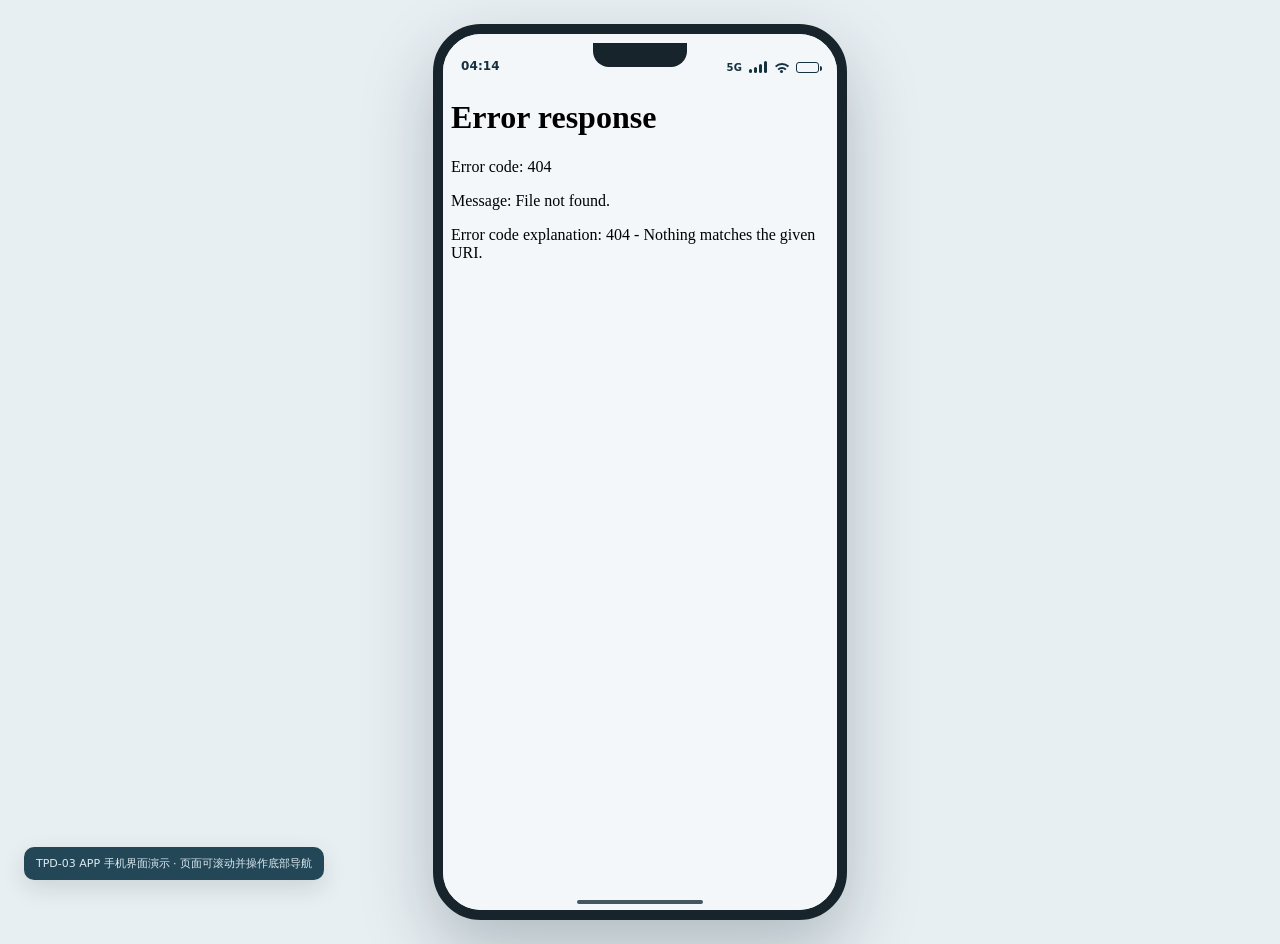
==== index.html @ c6bd7447 "Add GitHub Pages mobile shell" ====
<!DOCTYPE html>
<html lang="zh-CN">
<head>
  <meta charset="UTF-8" />
  <meta name="viewport" content="width=device-width, initial-scale=1, viewport-fit=cover" />
  <meta name="theme-color" content="#f3f7fa" />
  <title>TPD-03 智能剂量管理 - 手机APP演示</title>
  <style>
    *{box-sizing:border-box}
    html,body{margin:0;min-height:100%;font-family:Inter,"PingFang SC","Microsoft YaHei",system-ui,-apple-system,sans-serif;background:#e8eff3;color:#132f3d}
    body{display:grid;place-items:center;padding:24px}
    .demo-stage{width:100%;display:flex;justify-content:center;align-items:center}
    .phone{width:414px;height:896px;border:10px solid #17242b;border-radius:48px;background:#f3f7fa;box-shadow:0 30px 70px rgba(12,35,46,.25);overflow:hidden;position:relative}
    .speaker{position:absolute;z-index:8;top:9px;left:50%;transform:translateX(-50%);width:94px;height:24px;border-radius:0 0 16px 16px;background:#17242b}
    .status-bar{height:44px;padding:8px 18px 5px;display:flex;align-items:flex-end;justify-content:space-between;background:#f3f7fa;color:#16313f;position:relative;z-index:6;font-size:12px;font-weight:800;letter-spacing:.01em}
    .status-left{min-width:68px}.status-right{display:flex;align-items:center;gap:7px}
    .signal{display:flex;align-items:flex-end;gap:2px;height:12px}.signal i{display:block;width:3px;border-radius:2px;background:#16313f}.signal i:nth-child(1){height:4px}.signal i:nth-child(2){height:6px}.signal i:nth-child(3){height:9px}.signal i:nth-child(4){height:12px}
    .wifi{width:15px;height:11px;position:relative;overflow:hidden}.wifi:before,.wifi:after{content:"";position:absolute;left:50%;transform:translateX(-50%);border:2px solid #16313f;border-color:#16313f transparent transparent transparent;border-radius:50%}.wifi:before{width:16px;height:16px;top:1px}.wifi:after{width:9px;height:9px;top:5px}.wifi-dot{width:3px;height:3px;border-radius:50%;background:#16313f;position:absolute;bottom:0;left:6px}
    .battery{width:23px;height:11px;border:1.6px solid #16313f;border-radius:3px;position:relative;padding:1.5px}.battery:after{content:"";position:absolute;right:-3.7px;top:3px;width:2px;height:5px;border-radius:0 2px 2px 0;background:#16313f}.battery-fill{height:100%;width:82%;background:#16313f;border-radius:1px}
    .app-viewport{display:block;width:100%;height:calc(100% - 44px);border:0;background:#f3f7fa}
    .home-indicator{position:absolute;z-index:10;bottom:6px;left:50%;transform:translateX(-50%);width:126px;height:4px;border-radius:999px;background:rgba(20,43,54,.78);pointer-events:none}
    .hint{position:fixed;left:24px;bottom:20px;padding:9px 12px;border-radius:10px;background:rgba(9,48,66,.88);color:#dcebf1;font-size:11px;box-shadow:0 8px 24px rgba(0,0,0,.12)}
    @media(max-width:520px){body{padding:0;background:#f3f7fa;display:block}.phone{width:100vw;height:100dvh;min-height:100vh;border:0;border-radius:0;box-shadow:none}.speaker{display:none}.status-bar{padding-top:max(8px,env(safe-area-inset-top));height:calc(44px + env(safe-area-inset-top))}.app-viewport{height:calc(100% - 44px - env(safe-area-inset-top))}.home-indicator{display:none}.hint{display:none}}
  </style>
</head>
<body>
  <main class="demo-stage">
    <section class="phone" aria-label="TPD-03 手机APP模拟器">
      <div class="speaker" aria-hidden="true"></div>
      <div class="status-bar" aria-label="手机状态栏">
        <div class="status-left" id="phoneTime">18:03</div>
        <div class="status-right">
          <span style="font-size:10px;font-weight:850">5G</span>
          <span class="signal" aria-label="信号强度"><i></i><i></i><i></i><i></i></span>
          <span class="wifi" aria-label="Wi-Fi"><i class="wifi-dot"></i></span>
          <span class="battery" aria-label="电量82%"><i class="battery-fill"></i></span>
        </div>
      </div>
      <iframe class="app-viewport" src="app.html" title="TPD-03 智能剂量管理"></iframe>
      <div class="home-indicator" aria-hidden="true"></div>
    </section>
  </main>
  <div class="hint">TPD-03 APP 手机界面演示 · 页面可滚动并操作底部导航</div>
  <script>
    function updateClock(){
      const d=new Date();
      const hh=String(d.getHours()).padStart(2,'0');
      const mm=String(d.getMinutes()).padStart(2,'0');
      document.getElementById('phoneTime').textContent=`${hh}:${mm}`;
    }
    updateClock(); setInterval(updateClock,30000);
  </script>
</body>
</html>
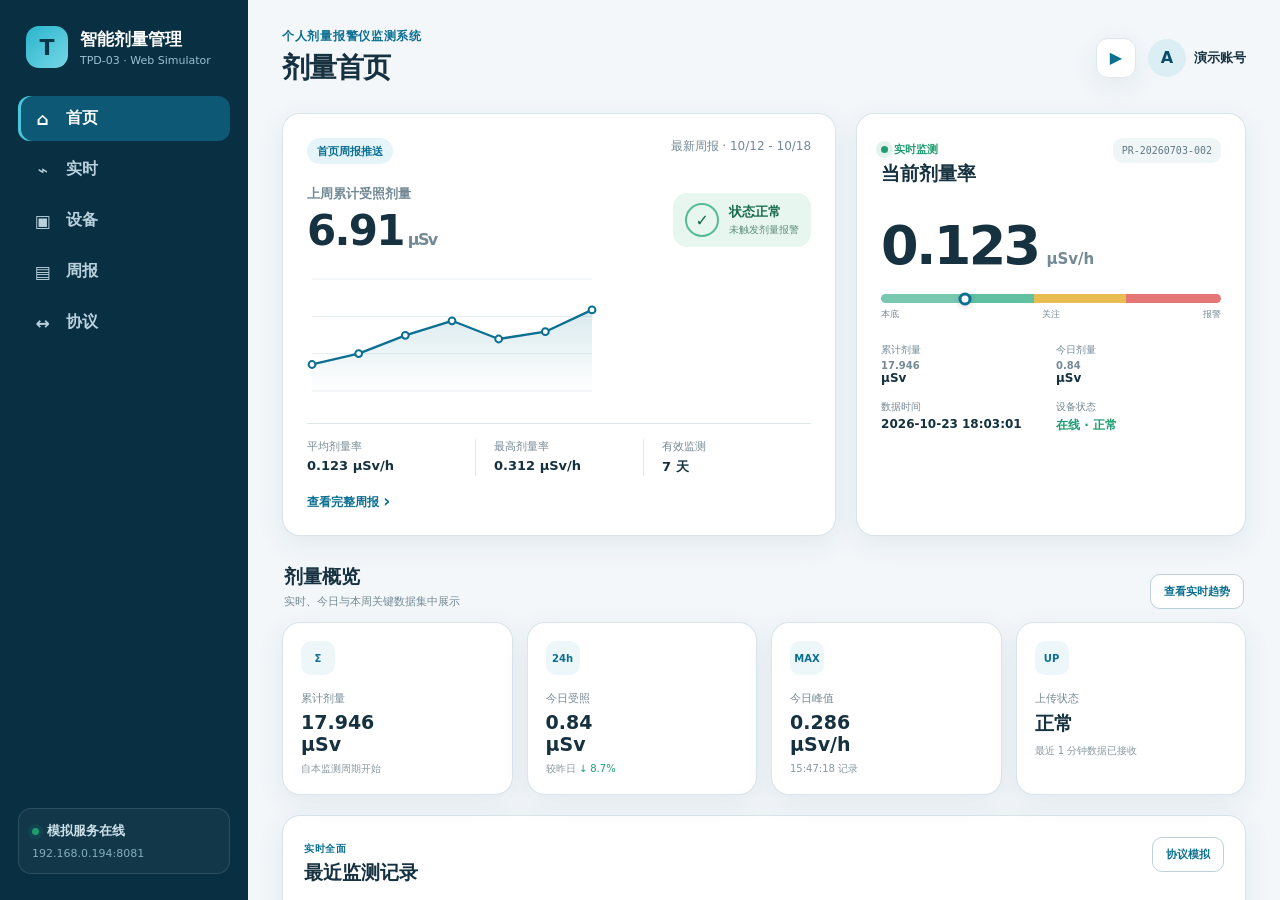
==== commit 38cd42cc: "Remove simulated phone chrome from Pages entry" ====
--- a/index.html
+++ b/index.html
@@ -4,51 +4,31 @@
   <meta charset="UTF-8" />
   <meta name="viewport" content="width=device-width, initial-scale=1, viewport-fit=cover" />
   <meta name="theme-color" content="#f3f7fa" />
-  <title>TPD-03 智能剂量管理 - 手机APP演示</title>
+  <title>TPD-03 智能剂量管理</title>
   <style>
-    *{box-sizing:border-box}
-    html,body{margin:0;min-height:100%;font-family:Inter,"PingFang SC","Microsoft YaHei",system-ui,-apple-system,sans-serif;background:#e8eff3;color:#132f3d}
-    body{display:grid;place-items:center;padding:24px}
-    .demo-stage{width:100%;display:flex;justify-content:center;align-items:center}
-    .phone{width:414px;height:896px;border:10px solid #17242b;border-radius:48px;background:#f3f7fa;box-shadow:0 30px 70px rgba(12,35,46,.25);overflow:hidden;position:relative}
-    .speaker{position:absolute;z-index:8;top:9px;left:50%;transform:translateX(-50%);width:94px;height:24px;border-radius:0 0 16px 16px;background:#17242b}
-    .status-bar{height:44px;padding:8px 18px 5px;display:flex;align-items:flex-end;justify-content:space-between;background:#f3f7fa;color:#16313f;position:relative;z-index:6;font-size:12px;font-weight:800;letter-spacing:.01em}
-    .status-left{min-width:68px}.status-right{display:flex;align-items:center;gap:7px}
-    .signal{display:flex;align-items:flex-end;gap:2px;height:12px}.signal i{display:block;width:3px;border-radius:2px;background:#16313f}.signal i:nth-child(1){height:4px}.signal i:nth-child(2){height:6px}.signal i:nth-child(3){height:9px}.signal i:nth-child(4){height:12px}
-    .wifi{width:15px;height:11px;position:relative;overflow:hidden}.wifi:before,.wifi:after{content:"";position:absolute;left:50%;transform:translateX(-50%);border:2px solid #16313f;border-color:#16313f transparent transparent transparent;border-radius:50%}.wifi:before{width:16px;height:16px;top:1px}.wifi:after{width:9px;height:9px;top:5px}.wifi-dot{width:3px;height:3px;border-radius:50%;background:#16313f;position:absolute;bottom:0;left:6px}
-    .battery{width:23px;height:11px;border:1.6px solid #16313f;border-radius:3px;position:relative;padding:1.5px}.battery:after{content:"";position:absolute;right:-3.7px;top:3px;width:2px;height:5px;border-radius:0 2px 2px 0;background:#16313f}.battery-fill{height:100%;width:82%;background:#16313f;border-radius:1px}
-    .app-viewport{display:block;width:100%;height:calc(100% - 44px);border:0;background:#f3f7fa}
-    .home-indicator{position:absolute;z-index:10;bottom:6px;left:50%;transform:translateX(-50%);width:126px;height:4px;border-radius:999px;background:rgba(20,43,54,.78);pointer-events:none}
-    .hint{position:fixed;left:24px;bottom:20px;padding:9px 12px;border-radius:10px;background:rgba(9,48,66,.88);color:#dcebf1;font-size:11px;box-shadow:0 8px 24px rgba(0,0,0,.12)}
-    @media(max-width:520px){body{padding:0;background:#f3f7fa;display:block}.phone{width:100vw;height:100dvh;min-height:100vh;border:0;border-radius:0;box-shadow:none}.speaker{display:none}.status-bar{padding-top:max(8px,env(safe-area-inset-top));height:calc(44px + env(safe-area-inset-top))}.app-viewport{height:calc(100% - 44px - env(safe-area-inset-top))}.home-indicator{display:none}.hint{display:none}}
+    html, body {
+      margin: 0;
+      width: 100%;
+      height: 100%;
+      overflow: hidden;
+      background: #f3f7fa;
+    }
+
+    .app-frame {
+      display: block;
+      width: 100%;
+      height: 100dvh;
+      min-height: 100vh;
+      border: 0;
+      background: #f3f7fa;
+    }
   </style>
 </head>
 <body>
-  <main class="demo-stage">
-    <section class="phone" aria-label="TPD-03 手机APP模拟器">
-      <div class="speaker" aria-hidden="true"></div>
-      <div class="status-bar" aria-label="手机状态栏">
-        <div class="status-left" id="phoneTime">18:03</div>
-        <div class="status-right">
-          <span style="font-size:10px;font-weight:850">5G</span>
-          <span class="signal" aria-label="信号强度"><i></i><i></i><i></i><i></i></span>
-          <span class="wifi" aria-label="Wi-Fi"><i class="wifi-dot"></i></span>
-          <span class="battery" aria-label="电量82%"><i class="battery-fill"></i></span>
-        </div>
-      </div>
-      <iframe class="app-viewport" src="app.html" title="TPD-03 智能剂量管理"></iframe>
-      <div class="home-indicator" aria-hidden="true"></div>
-    </section>
-  </main>
-  <div class="hint">TPD-03 APP 手机界面演示 · 页面可滚动并操作底部导航</div>
-  <script>
-    function updateClock(){
-      const d=new Date();
-      const hh=String(d.getHours()).padStart(2,'0');
-      const mm=String(d.getMinutes()).padStart(2,'0');
-      document.getElementById('phoneTime').textContent=`${hh}:${mm}`;
-    }
-    updateClock(); setInterval(updateClock,30000);
-  </script>
+  <iframe
+    class="app-frame"
+    src="app.html"
+    title="TPD-03 智能剂量管理"
+  ></iframe>
 </body>
 </html>
